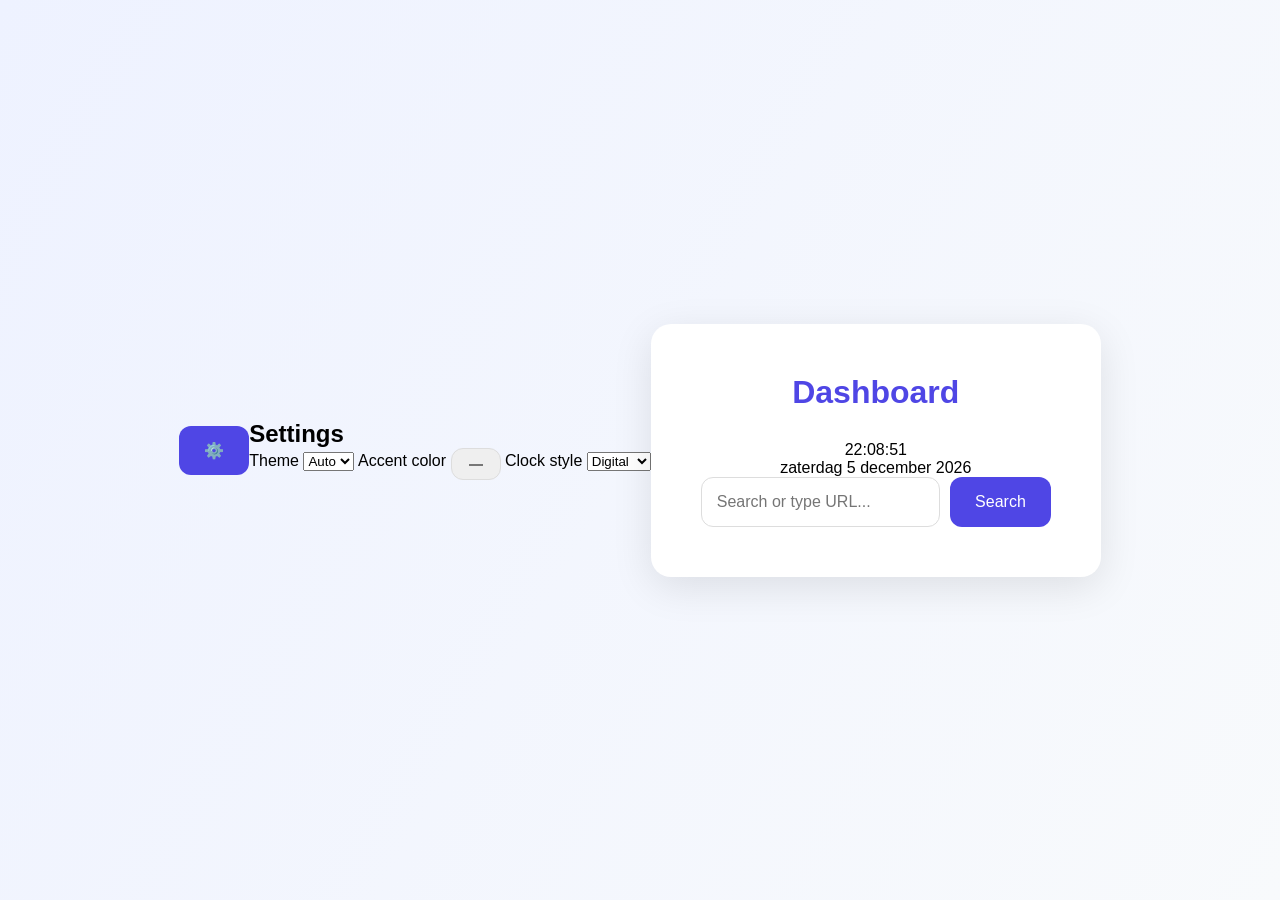
==== PreciousLittlePearls/Dasboard/index.html @ 5e712f59 "Update index.html" ====
<!DOCTYPE html>
<html lang="nl">
<head>
  <meta charset="UTF-8" />
  <title>Dashboard</title>
  <link rel="stylesheet" href="./style.css" />
</head>

<body>

<!-- Loader -->
<div id="loader">
  <div class="spinner"></div>
  <p>Loading...</p>
</div>

<!-- Settings button -->
<button id="settingsBtn">⚙️</button>

<!-- Settings panel -->
<aside id="settingsPanel">
  <h2>Settings</h2>

  <label>Theme</label>
  <select id="themeSelect">
    <option value="auto">Auto</option>
    <option value="light">Light</option>
    <option value="dark">Dark</option>
  </select>

  <label>Accent color</label>
  <input type="color" id="accentPicker" />

  <label>Clock style</label>
  <select id="clockSelect">
    <option value="digital">Digital</option>
    <option value="analog">Analog</option>
  </select>
</aside>

<!-- Main UI -->
<main class="container">

  <h1>Dashboard</h1>

  <!-- Clock -->
  <section class="clock">

    <div id="digitalClock">
      <div id="time">00:00:00</div>
      <div id="date">...</div>
    </div>

    <div id="analogClock">
      <div class="hand hour"></div>
      <div class="hand minute"></div>
      <div class="hand second"></div>
    </div>

  </section>

  <!-- Search -->
  <section class="searchBox">
    <input id="searchInput" placeholder="Search or type URL..." />
    <button id="searchBtn">Search</button>
  </section>

</main>

<script src="./js/app.js"></script>
</body>
</html>
---- PreciousLittlePearls/Dasboard/style.css ----
*{
    margin:0;
    padding:0;
    box-sizing:border-box;
    font-family: 'Segoe UI', sans-serif;
}

body{
    height:100vh;
    background: linear-gradient(120deg,#eef2ff,#f8fafc);
    display:flex;
    justify-content:center;
    align-items:center;
}

/* Dashboard card */
.container{
    background:white;
    padding:50px;
    border-radius:20px;
    box-shadow:0 10px 40px rgba(0,0,0,0.1);
    text-align:center;
    width:450px;
}

h1{
    margin-bottom:30px;
    color:#4f46e5;
}

/* Search box */
.searchBox{
    display:flex;
    gap:10px;
}

input{
    flex:1;
    padding:15px;
    border-radius:12px;
    border:1px solid #ddd;
    font-size:16px;
    outline:none;
    transition:0.3s;
}

input:focus{
    border-color:#4f46e5;
    box-shadow:0 0 10px rgba(79,70,229,0.2);
}

button{
    padding:15px 25px;
    border:none;
    background:#4f46e5;
    color:white;
    border-radius:12px;
    font-size:16px;
    cursor:pointer;
    transition:0.3s;
}

button:hover{
    background:#4338ca;
}

/* LOADING SCREEN */

#loader{
    position:fixed;
    inset:0;
    background:linear-gradient(120deg,#eef2ff,#f8fafc);
    display:none;
    flex-direction:column;
    justify-content:center;
    align-items:center;
    z-index:999;
}

.spinner{
    width:70px;
    height:70px;
    border-radius:50%;
    border:8px solid #e0e7ff;
    border-top:8px solid #4f46e5;
    animation:spin 1s linear infinite;
    margin-bottom:20px;
}

@keyframes spin{
    from{transform:rotate(0deg);}
    to{transform:rotate(360deg);}
}
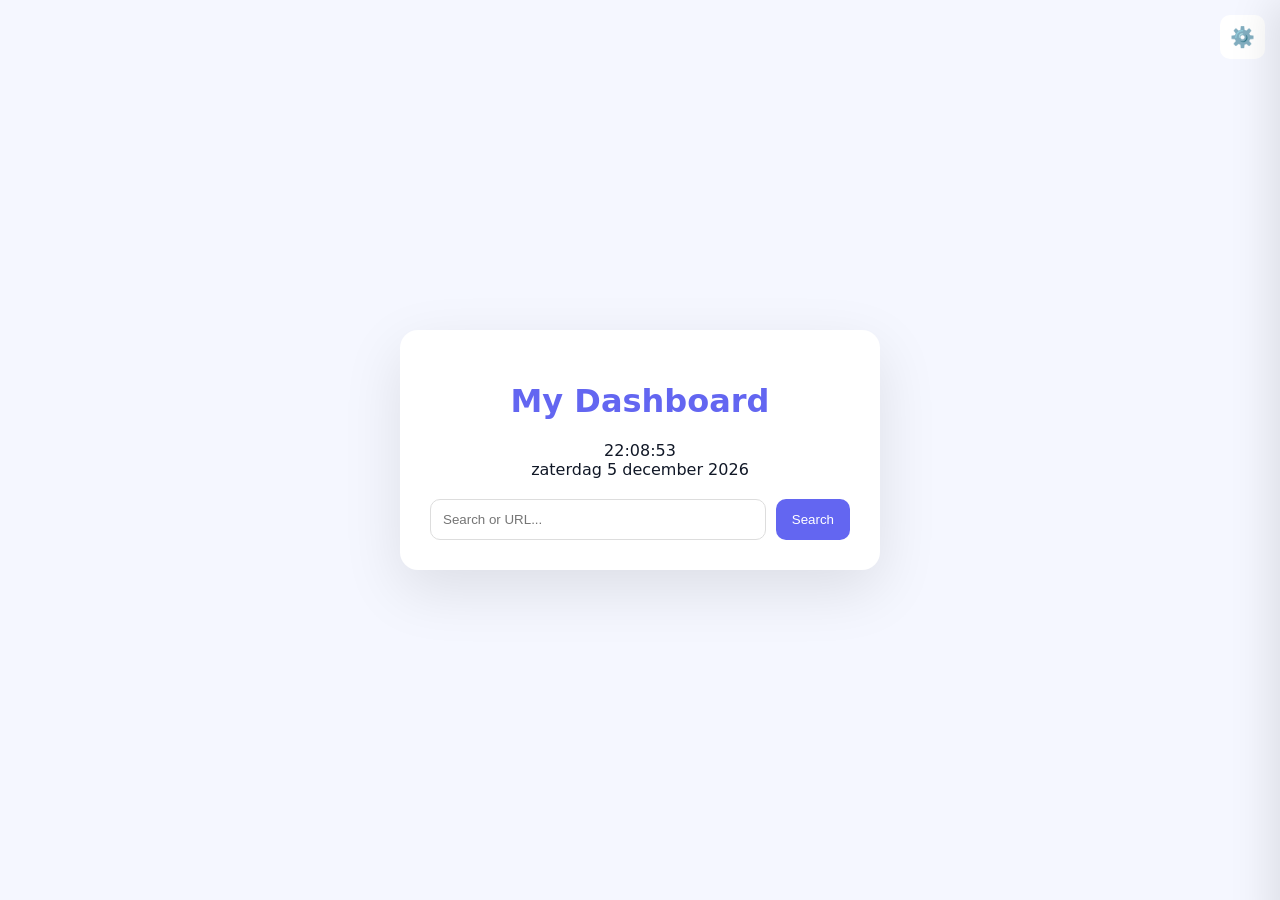
==== commit 74475554: "Update index.html" ====
--- a/PreciousLittlePearls/Dasboard/index.html
+++ b/PreciousLittlePearls/Dasboard/index.html
@@ -8,16 +8,16 @@
 
 <body>
 
-<!-- Loader -->
+<!-- LOADER -->
 <div id="loader">
   <div class="spinner"></div>
   <p>Loading...</p>
 </div>
 
-<!-- Settings button -->
+<!-- SETTINGS BUTTON -->
 <button id="settingsBtn">⚙️</button>
 
-<!-- Settings panel -->
+<!-- SETTINGS PANEL -->
 <aside id="settingsPanel">
   <h2>Settings</h2>
 
@@ -31,24 +31,24 @@
   <label>Accent color</label>
   <input type="color" id="accentPicker" />
 
-  <label>Clock style</label>
+  <label>Clock type</label>
   <select id="clockSelect">
     <option value="digital">Digital</option>
     <option value="analog">Analog</option>
   </select>
 </aside>
 
-<!-- Main UI -->
+<!-- MAIN -->
 <main class="container">
 
-  <h1>Dashboard</h1>
+  <h1>My Dashboard</h1>
 
-  <!-- Clock -->
+  <!-- CLOCK -->
   <section class="clock">
 
     <div id="digitalClock">
       <div id="time">00:00:00</div>
-      <div id="date">...</div>
+      <div id="date">Loading...</div>
     </div>
 
     <div id="analogClock">
@@ -59,11 +59,11 @@
 
   </section>
 
-  <!-- Search -->
-  <section class="searchBox">
-    <input id="searchInput" placeholder="Search or type URL..." />
+  <!-- SEARCH -->
+  <div class="searchBox">
+    <input id="searchInput" placeholder="Search or URL..." />
     <button id="searchBtn">Search</button>
-  </section>
+  </div>
 
 </main>
 
--- a/PreciousLittlePearls/Dasboard/style.css
+++ b/PreciousLittlePearls/Dasboard/style.css
@@ -1,93 +1,142 @@
-*{
-    margin:0;
-    padding:0;
-    box-sizing:border-box;
-    font-family: 'Segoe UI', sans-serif;
+:root{
+  --bg:#f5f7ff;
+  --card:#ffffff;
+  --text:#111827;
+  --accent:#6366f1;
+}
+
+body.dark{
+  --bg:#0f172a;
+  --card:#111827;
+  --text:#f8fafc;
 }
 
 body{
-    height:100vh;
-    background: linear-gradient(120deg,#eef2ff,#f8fafc);
-    display:flex;
-    justify-content:center;
-    align-items:center;
+  margin:0;
+  font-family:system-ui;
+  background:var(--bg);
+  color:var(--text);
+  display:flex;
+  justify-content:center;
+  align-items:center;
+  height:100vh;
 }
 
-/* Dashboard card */
+/* container */
 .container{
-    background:white;
-    padding:50px;
-    border-radius:20px;
-    box-shadow:0 10px 40px rgba(0,0,0,0.1);
-    text-align:center;
-    width:450px;
+  width:420px;
+  background:var(--card);
+  padding:30px;
+  border-radius:18px;
+  box-shadow:0 20px 60px rgba(0,0,0,.1);
+  text-align:center;
 }
 
+/* title */
 h1{
-    margin-bottom:30px;
-    color:#4f46e5;
+  color:var(--accent);
 }
 
-/* Search box */
+/* search */
 .searchBox{
-    display:flex;
-    gap:10px;
+  display:flex;
+  gap:10px;
+  margin-top:20px;
 }
 
 input{
-    flex:1;
-    padding:15px;
-    border-radius:12px;
-    border:1px solid #ddd;
-    font-size:16px;
-    outline:none;
-    transition:0.3s;
+  flex:1;
+  padding:12px;
+  border-radius:10px;
+  border:1px solid #ddd;
+  outline:none;
 }
 
 input:focus{
-    border-color:#4f46e5;
-    box-shadow:0 0 10px rgba(79,70,229,0.2);
+  border-color:var(--accent);
 }
 
 button{
-    padding:15px 25px;
-    border:none;
-    background:#4f46e5;
-    color:white;
-    border-radius:12px;
-    font-size:16px;
-    cursor:pointer;
-    transition:0.3s;
+  background:var(--accent);
+  border:none;
+  color:white;
+  padding:12px 16px;
+  border-radius:10px;
+  cursor:pointer;
 }
 
-button:hover{
-    background:#4338ca;
-}
-
-/* LOADING SCREEN */
-
+/* loader */
 #loader{
-    position:fixed;
-    inset:0;
-    background:linear-gradient(120deg,#eef2ff,#f8fafc);
-    display:none;
-    flex-direction:column;
-    justify-content:center;
-    align-items:center;
-    z-index:999;
+  position:fixed;
+  inset:0;
+  display:none;
+  justify-content:center;
+  align-items:center;
+  background:var(--bg);
+  flex-direction:column;
 }
 
 .spinner{
-    width:70px;
-    height:70px;
-    border-radius:50%;
-    border:8px solid #e0e7ff;
-    border-top:8px solid #4f46e5;
-    animation:spin 1s linear infinite;
-    margin-bottom:20px;
+  width:60px;
+  height:60px;
+  border:6px solid #ddd;
+  border-top:6px solid var(--accent);
+  border-radius:50%;
+  animation:spin 1s linear infinite;
 }
 
 @keyframes spin{
-    from{transform:rotate(0deg);}
-    to{transform:rotate(360deg);}
+  to{transform:rotate(360deg);}
 }
+
+/* settings */
+#settingsBtn{
+  position:fixed;
+  top:15px;
+  right:15px;
+  font-size:20px;
+  cursor:pointer;
+  background:var(--card);
+  border:none;
+  padding:10px;
+  border-radius:10px;
+}
+
+#settingsPanel{
+  position:fixed;
+  right:-300px;
+  top:0;
+  width:260px;
+  height:100%;
+  background:var(--card);
+  padding:20px;
+  transition:.3s;
+  box-shadow:-10px 0 40px rgba(0,0,0,.1);
+}
+
+#settingsPanel.open{
+  right:0;
+}
+
+/* analog clock */
+#analogClock{
+  width:140px;
+  height:140px;
+  border:6px solid var(--accent);
+  border-radius:50%;
+  margin:10px auto;
+  position:relative;
+  display:none;
+}
+
+.hand{
+  position:absolute;
+  bottom:50%;
+  left:50%;
+  transform-origin:bottom;
+  background:var(--accent);
+}
+
+.hour{width:5px;height:35px;}
+.minute{width:4px;height:50px;}
+.second{width:2px;height:60px;}
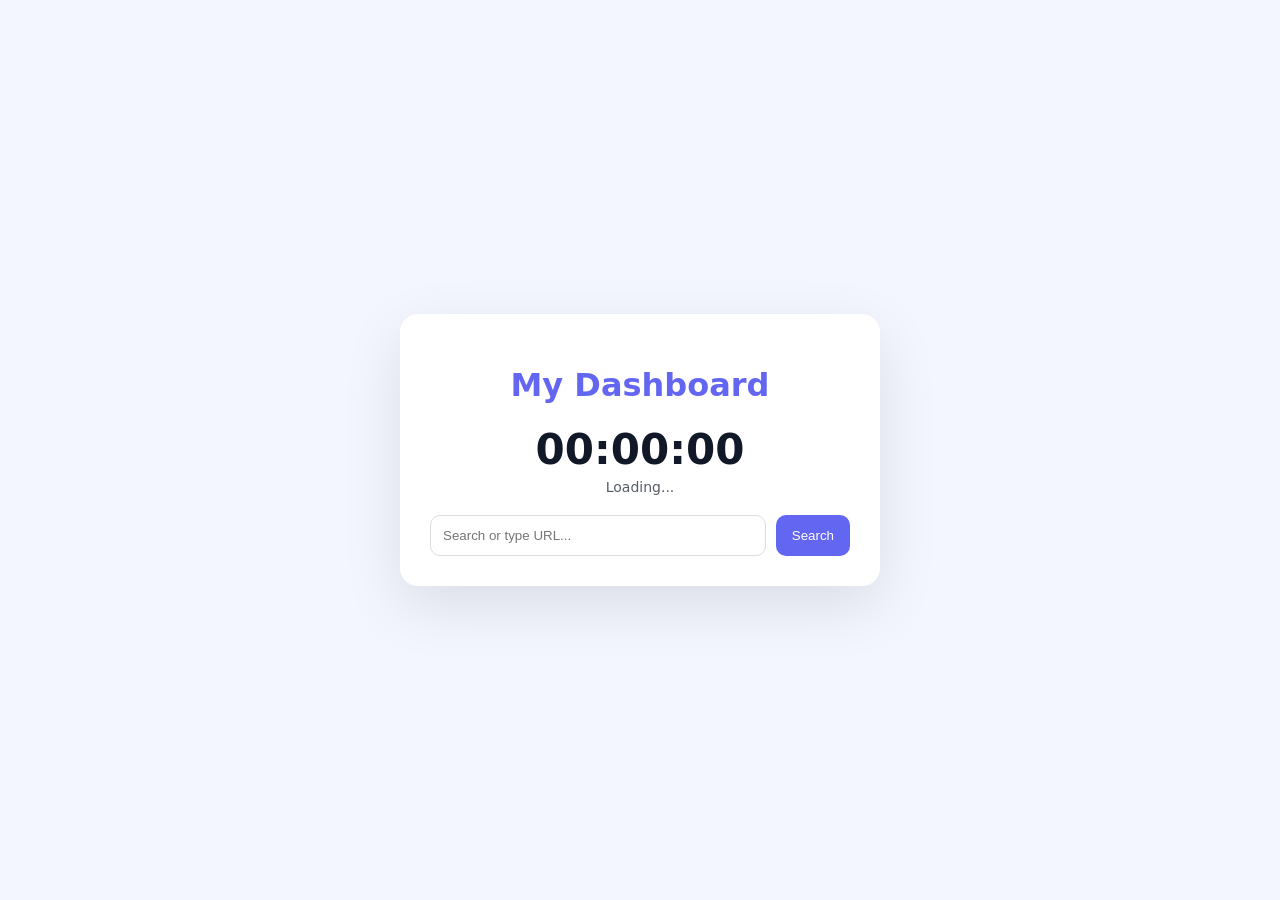
==== commit e6ac652c: "Update index.html" ====
--- a/PreciousLittlePearls/Dasboard/index.html
+++ b/PreciousLittlePearls/Dasboard/index.html
@@ -14,54 +14,20 @@
   <p>Loading...</p>
 </div>
 
-<!-- SETTINGS BUTTON -->
-<button id="settingsBtn">⚙️</button>
-
-<!-- SETTINGS PANEL -->
-<aside id="settingsPanel">
-  <h2>Settings</h2>
-
-  <label>Theme</label>
-  <select id="themeSelect">
-    <option value="auto">Auto</option>
-    <option value="light">Light</option>
-    <option value="dark">Dark</option>
-  </select>
-
-  <label>Accent color</label>
-  <input type="color" id="accentPicker" />
-
-  <label>Clock type</label>
-  <select id="clockSelect">
-    <option value="digital">Digital</option>
-    <option value="analog">Analog</option>
-  </select>
-</aside>
-
 <!-- MAIN -->
 <main class="container">
 
   <h1>My Dashboard</h1>
 
   <!-- CLOCK -->
-  <section class="clock">
-
-    <div id="digitalClock">
-      <div id="time">00:00:00</div>
-      <div id="date">Loading...</div>
-    </div>
-
-    <div id="analogClock">
-      <div class="hand hour"></div>
-      <div class="hand minute"></div>
-      <div class="hand second"></div>
-    </div>
-
-  </section>
+  <div class="clock">
+    <div id="time">00:00:00</div>
+    <div id="date">Loading...</div>
+  </div>
 
   <!-- SEARCH -->
   <div class="searchBox">
-    <input id="searchInput" placeholder="Search or URL..." />
+    <input id="searchInput" placeholder="Search or type URL..." />
     <button id="searchBtn">Search</button>
   </div>
 
--- a/PreciousLittlePearls/Dasboard/style.css
+++ b/PreciousLittlePearls/Dasboard/style.css
@@ -1,8 +1,8 @@
 :root{
-  --bg:#f5f7ff;
+  --accent:#6366f1;
+  --bg:#f4f6ff;
   --card:#ffffff;
   --text:#111827;
-  --accent:#6366f1;
 }
 
 body.dark{
@@ -72,8 +72,8 @@
   display:none;
   justify-content:center;
   align-items:center;
+  flex-direction:column;
   background:var(--bg);
-  flex-direction:column;
 }
 
 .spinner{
@@ -96,16 +96,16 @@
   right:15px;
   font-size:20px;
   cursor:pointer;
-  background:var(--card);
   border:none;
   padding:10px;
   border-radius:10px;
+  background:var(--card);
 }
 
 #settingsPanel{
   position:fixed;
+  top:0;
   right:-300px;
-  top:0;
   width:260px;
   height:100%;
   background:var(--card);
@@ -118,7 +118,23 @@
   right:0;
 }
 
-/* analog clock */
+/* clock */
+.clock{
+  margin-bottom:15px;
+}
+
+#time{
+  font-size:42px;
+  font-weight:700;
+}
+
+#date{
+  font-size:14px;
+  opacity:.7;
+  margin-top:5px;
+}
+
+/* analog */
 #analogClock{
   width:140px;
   height:140px;
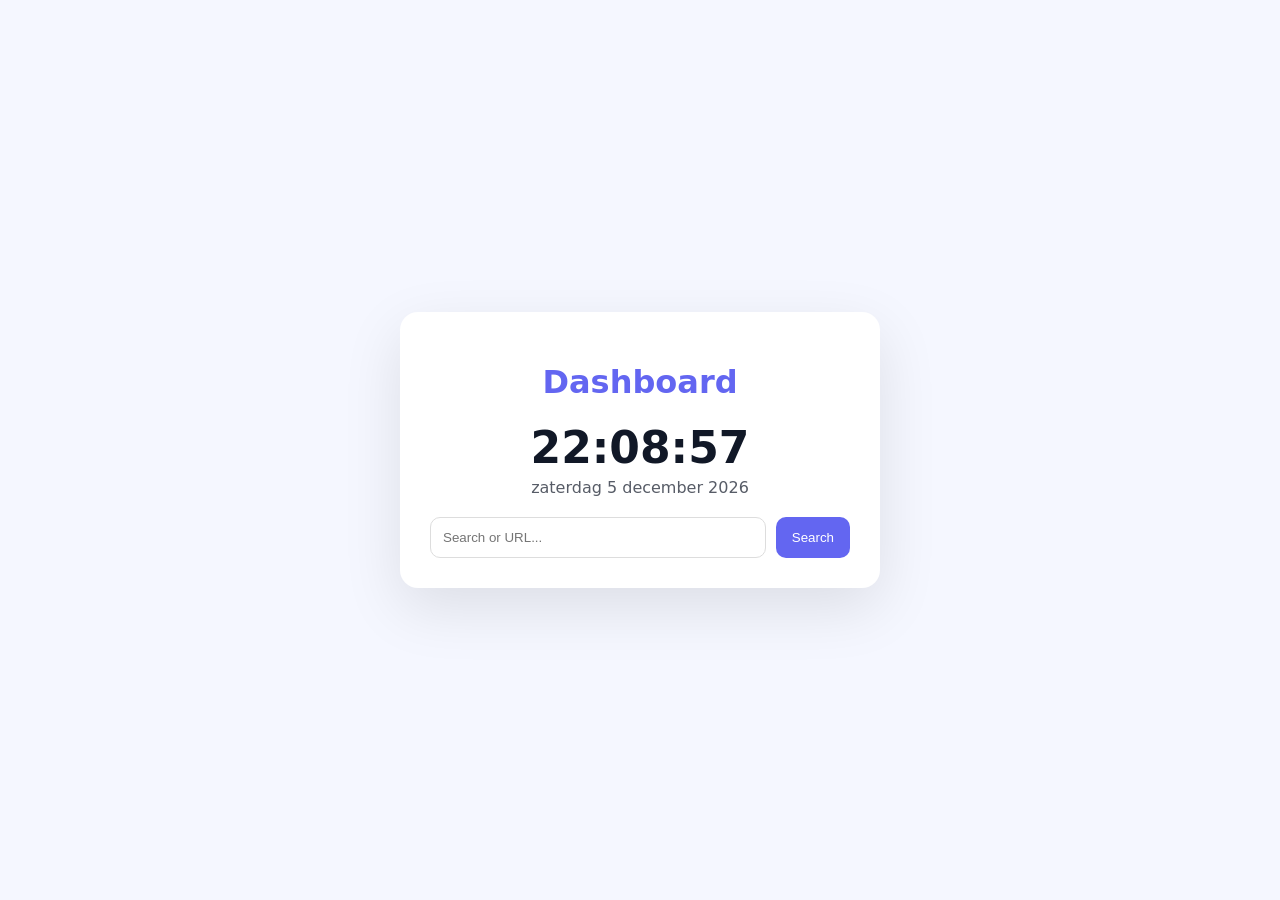
==== commit d68fd316: "Update index.html" ====
--- a/PreciousLittlePearls/Dasboard/index.html
+++ b/PreciousLittlePearls/Dasboard/index.html
@@ -8,26 +8,22 @@
 
 <body>
 
-<!-- LOADER -->
 <div id="loader">
   <div class="spinner"></div>
   <p>Loading...</p>
 </div>
 
-<!-- MAIN -->
 <main class="container">
 
-  <h1>My Dashboard</h1>
+  <h1>Dashboard</h1>
 
-  <!-- CLOCK -->
   <div class="clock">
     <div id="time">00:00:00</div>
-    <div id="date">Loading...</div>
+    <div id="date">...</div>
   </div>
 
-  <!-- SEARCH -->
   <div class="searchBox">
-    <input id="searchInput" placeholder="Search or type URL..." />
+    <input id="searchInput" placeholder="Search or URL..." />
     <button id="searchBtn">Search</button>
   </div>
 
--- a/PreciousLittlePearls/Dasboard/style.css
+++ b/PreciousLittlePearls/Dasboard/style.css
@@ -1,14 +1,8 @@
 :root{
   --accent:#6366f1;
-  --bg:#f4f6ff;
+  --bg:#f5f7ff;
   --card:#ffffff;
   --text:#111827;
-}
-
-body.dark{
-  --bg:#0f172a;
-  --card:#111827;
-  --text:#f8fafc;
 }
 
 body{
@@ -22,7 +16,6 @@
   height:100vh;
 }
 
-/* container */
 .container{
   width:420px;
   background:var(--card);
@@ -32,9 +25,19 @@
   text-align:center;
 }
 
-/* title */
 h1{
   color:var(--accent);
+}
+
+/* clock */
+#time{
+  font-size:44px;
+  font-weight:700;
+}
+
+#date{
+  opacity:.7;
+  margin-top:5px;
 }
 
 /* search */
@@ -88,71 +91,3 @@
 @keyframes spin{
   to{transform:rotate(360deg);}
 }
-
-/* settings */
-#settingsBtn{
-  position:fixed;
-  top:15px;
-  right:15px;
-  font-size:20px;
-  cursor:pointer;
-  border:none;
-  padding:10px;
-  border-radius:10px;
-  background:var(--card);
-}
-
-#settingsPanel{
-  position:fixed;
-  top:0;
-  right:-300px;
-  width:260px;
-  height:100%;
-  background:var(--card);
-  padding:20px;
-  transition:.3s;
-  box-shadow:-10px 0 40px rgba(0,0,0,.1);
-}
-
-#settingsPanel.open{
-  right:0;
-}
-
-/* clock */
-.clock{
-  margin-bottom:15px;
-}
-
-#time{
-  font-size:42px;
-  font-weight:700;
-}
-
-#date{
-  font-size:14px;
-  opacity:.7;
-  margin-top:5px;
-}
-
-/* analog */
-#analogClock{
-  width:140px;
-  height:140px;
-  border:6px solid var(--accent);
-  border-radius:50%;
-  margin:10px auto;
-  position:relative;
-  display:none;
-}
-
-.hand{
-  position:absolute;
-  bottom:50%;
-  left:50%;
-  transform-origin:bottom;
-  background:var(--accent);
-}
-
-.hour{width:5px;height:35px;}
-.minute{width:4px;height:50px;}
-.second{width:2px;height:60px;}
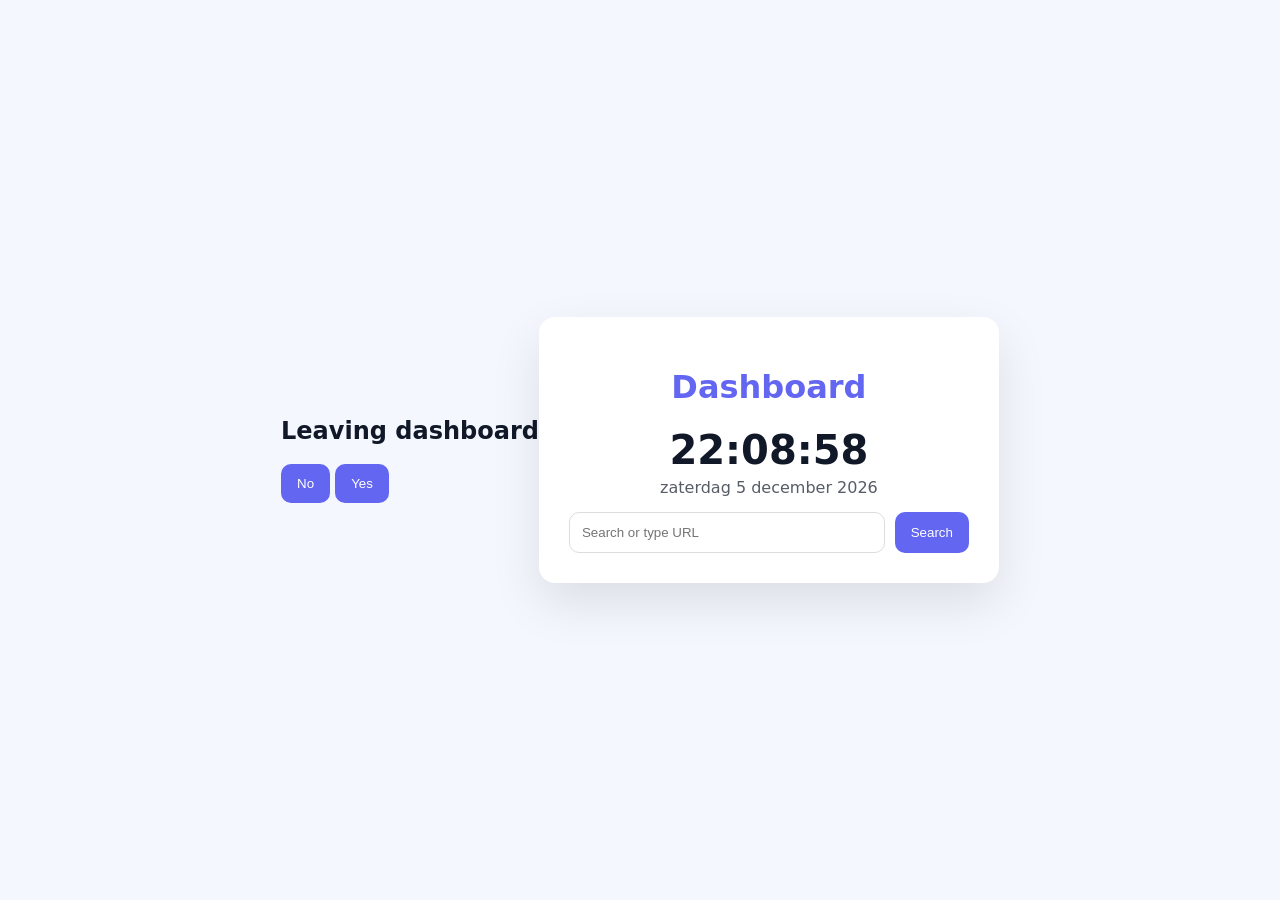
==== commit 1f18b081: "Update index.html" ====
--- a/PreciousLittlePearls/Dasboard/index.html
+++ b/PreciousLittlePearls/Dasboard/index.html
@@ -1,29 +1,44 @@
 <!DOCTYPE html>
 <html lang="nl">
 <head>
-  <meta charset="UTF-8" />
+  <meta charset="UTF-8">
   <title>Dashboard</title>
-  <link rel="stylesheet" href="./style.css" />
+  <link rel="stylesheet" href="./style.css">
 </head>
 
 <body>
 
+<!-- LOADER -->
 <div id="loader">
   <div class="spinner"></div>
   <p>Loading...</p>
 </div>
 
+<!-- CONFIRM POPUP -->
+<div id="confirmOverlay">
+  <div class="confirmBox">
+    <h2>Leaving dashboard</h2>
+    <p id="confirmText"></p>
+
+    <div class="confirmButtons">
+      <button id="confirmNo" class="no">No</button>
+      <button id="confirmYes" class="yes">Yes</button>
+    </div>
+  </div>
+</div>
+
+<!-- MAIN -->
 <main class="container">
 
   <h1>Dashboard</h1>
 
   <div class="clock">
-    <div id="time">00:00:00</div>
+    <div id="time">00:00</div>
     <div id="date">...</div>
   </div>
 
   <div class="searchBox">
-    <input id="searchInput" placeholder="Search or URL..." />
+    <input id="searchInput" placeholder="Search or type URL">
     <button id="searchBtn">Search</button>
   </div>
 
--- a/PreciousLittlePearls/Dasboard/style.css
+++ b/PreciousLittlePearls/Dasboard/style.css
@@ -1,50 +1,44 @@
-:root{
-  --accent:#6366f1;
-  --bg:#f5f7ff;
-  --card:#ffffff;
-  --text:#111827;
-}
-
 body{
   margin:0;
   font-family:system-ui;
-  background:var(--bg);
-  color:var(--text);
+  background:#f5f7ff;
   display:flex;
   justify-content:center;
   align-items:center;
   height:100vh;
+  color:#111827;
 }
 
 .container{
-  width:420px;
-  background:var(--card);
+  background:white;
   padding:30px;
-  border-radius:18px;
-  box-shadow:0 20px 60px rgba(0,0,0,.1);
+  border-radius:16px;
+  width:400px;
   text-align:center;
+  box-shadow:0 20px 50px rgba(0,0,0,0.1);
 }
 
 h1{
-  color:var(--accent);
+  color:#6366f1;
 }
 
-/* clock */
+.clock{
+  margin-bottom:15px;
+}
+
 #time{
-  font-size:44px;
-  font-weight:700;
+  font-size:40px;
+  font-weight:bold;
 }
 
 #date{
-  opacity:.7;
+  opacity:0.7;
   margin-top:5px;
 }
 
-/* search */
 .searchBox{
   display:flex;
   gap:10px;
-  margin-top:20px;
 }
 
 input{
@@ -55,20 +49,15 @@
   outline:none;
 }
 
-input:focus{
-  border-color:var(--accent);
-}
-
 button{
-  background:var(--accent);
+  background:#6366f1;
+  color:white;
   border:none;
-  color:white;
   padding:12px 16px;
   border-radius:10px;
   cursor:pointer;
 }
 
-/* loader */
 #loader{
   position:fixed;
   inset:0;
@@ -76,14 +65,14 @@
   justify-content:center;
   align-items:center;
   flex-direction:column;
-  background:var(--bg);
+  background:#f5f7ff;
 }
 
 .spinner{
-  width:60px;
-  height:60px;
-  border:6px solid #ddd;
-  border-top:6px solid var(--accent);
+  width:50px;
+  height:50px;
+  border:5px solid #ddd;
+  border-top:5px solid #6366f1;
   border-radius:50%;
   animation:spin 1s linear infinite;
 }
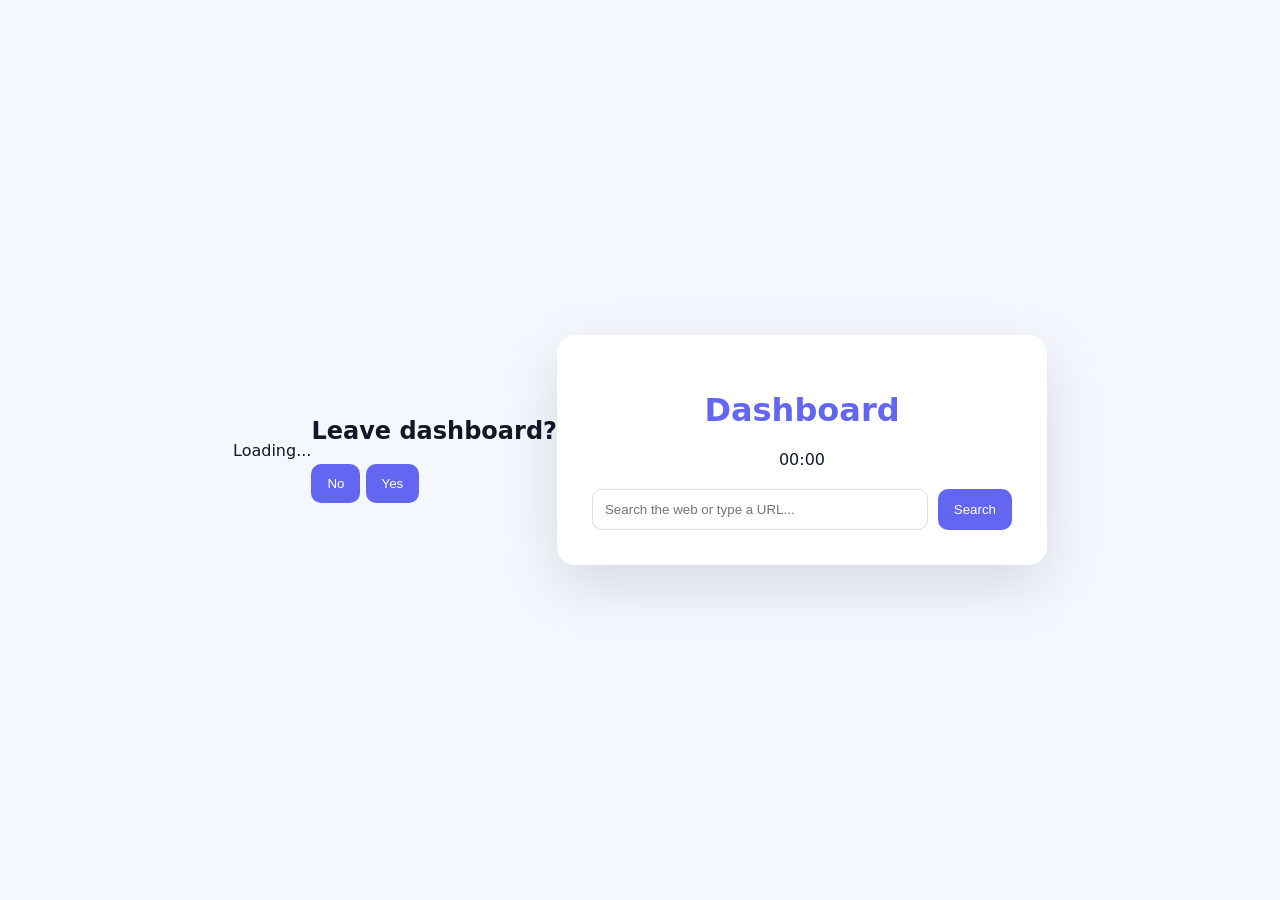
==== commit 010d2126: "Update index.html" ====
--- a/PreciousLittlePearls/Dasboard/index.html
+++ b/PreciousLittlePearls/Dasboard/index.html
@@ -1,49 +1,47 @@
 <!DOCTYPE html>
 <html lang="nl">
 <head>
-  <meta charset="UTF-8">
-  <title>Dashboard</title>
-  <link rel="stylesheet" href="./style.css">
+<meta charset="UTF-8">
+<meta name="viewport" content="width=device-width, initial-scale=1.0">
+<title>Dashboard</title>
+
+<link rel="stylesheet" href="style.css">
 </head>
 
 <body>
 
-<!-- LOADER -->
-<div id="loader">
-  <div class="spinner"></div>
-  <p>Loading...</p>
+<!-- Loading Screen -->
+<div id="loadingScreen">
+    <div class="loader"></div>
+    <p>Loading...</p>
 </div>
 
-<!-- CONFIRM POPUP -->
-<div id="confirmOverlay">
-  <div class="confirmBox">
-    <h2>Leaving dashboard</h2>
-    <p id="confirmText"></p>
-
-    <div class="confirmButtons">
-      <button id="confirmNo" class="no">No</button>
-      <button id="confirmYes" class="yes">Yes</button>
+<!-- Confirm Popup -->
+<div id="confirmPopup" class="hidden">
+    <div class="popupBox">
+        <h2>Leave dashboard?</h2>
+        <p id="popupText"></p>
+        <div class="popupButtons">
+            <button id="cancelBtn">No</button>
+            <button id="confirmBtn">Yes</button>
+        </div>
     </div>
-  </div>
 </div>
 
-<!-- MAIN -->
-<main class="container">
+<!-- Main -->
+<div class="container">
 
-  <h1>Dashboard</h1>
+    <h1 class="title">Dashboard</h1>
 
-  <div class="clock">
-    <div id="time">00:00</div>
-    <div id="date">...</div>
-  </div>
+    <div id="clock">00:00</div>
 
-  <div class="searchBox">
-    <input id="searchInput" placeholder="Search or type URL">
-    <button id="searchBtn">Search</button>
-  </div>
+    <div class="searchBox">
+        <input id="searchInput" type="text" placeholder="Search the web or type a URL...">
+        <button id="searchBtn">Search</button>
+    </div>
 
-</main>
+</div>
 
-<script src="./js/app.js"></script>
+<script src="app.js"></script>
 </body>
 </html>
--- a/PreciousLittlePearls/Dasboard/style.css
+++ b/PreciousLittlePearls/Dasboard/style.css
@@ -2,43 +2,34 @@
   margin:0;
   font-family:system-ui;
   background:#f5f7ff;
+  height:100vh;
   display:flex;
   justify-content:center;
   align-items:center;
-  height:100vh;
   color:#111827;
 }
 
+/* CARD */
 .container{
   background:white;
-  padding:30px;
-  border-radius:16px;
-  width:400px;
+  padding:35px;
+  border-radius:18px;
+  width:420px;
   text-align:center;
-  box-shadow:0 20px 50px rgba(0,0,0,0.1);
+  box-shadow:0 20px 60px rgba(0,0,0,.12);
 }
 
-h1{
-  color:#6366f1;
-}
+h1{ color:#6366f1; }
 
-.clock{
-  margin-bottom:15px;
-}
+/* CLOCK */
+#time{ font-size:42px; font-weight:bold; }
+#date{ opacity:.7; margin-top:5px; }
 
-#time{
-  font-size:40px;
-  font-weight:bold;
-}
-
-#date{
-  opacity:0.7;
-  margin-top:5px;
-}
-
+/* SEARCH */
 .searchBox{
   display:flex;
   gap:10px;
+  margin-top:20px;
 }
 
 input{
@@ -49,6 +40,8 @@
   outline:none;
 }
 
+input:focus{ border-color:#6366f1; }
+
 button{
   background:#6366f1;
   color:white;
@@ -58,6 +51,7 @@
   cursor:pointer;
 }
 
+/* LOADER */
 #loader{
   position:fixed;
   inset:0;
@@ -66,17 +60,48 @@
   align-items:center;
   flex-direction:column;
   background:#f5f7ff;
+  z-index:999;
 }
 
 .spinner{
-  width:50px;
-  height:50px;
-  border:5px solid #ddd;
-  border-top:5px solid #6366f1;
+  width:60px;
+  height:60px;
+  border:6px solid #ddd;
+  border-top:6px solid #6366f1;
   border-radius:50%;
   animation:spin 1s linear infinite;
 }
+@keyframes spin{ to{ transform:rotate(360deg);} }
 
-@keyframes spin{
-  to{transform:rotate(360deg);}
+/* POPUP */
+#confirmOverlay{
+  position:fixed;
+  inset:0;
+  background:rgba(0,0,0,.4);
+  display:none;
+  justify-content:center;
+  align-items:center;
+  z-index:1000;
 }
+
+.confirmBox{
+  background:white;
+  padding:25px;
+  border-radius:16px;
+  width:360px;
+  text-align:center;
+  box-shadow:0 20px 60px rgba(0,0,0,.2);
+}
+
+.confirmButtons{
+  display:flex;
+  gap:10px;
+  margin-top:20px;
+}
+
+.confirmButtons button{
+  flex:1;
+}
+
+.yes{ background:#22c55e; }
+.no{ background:#ef4444; }
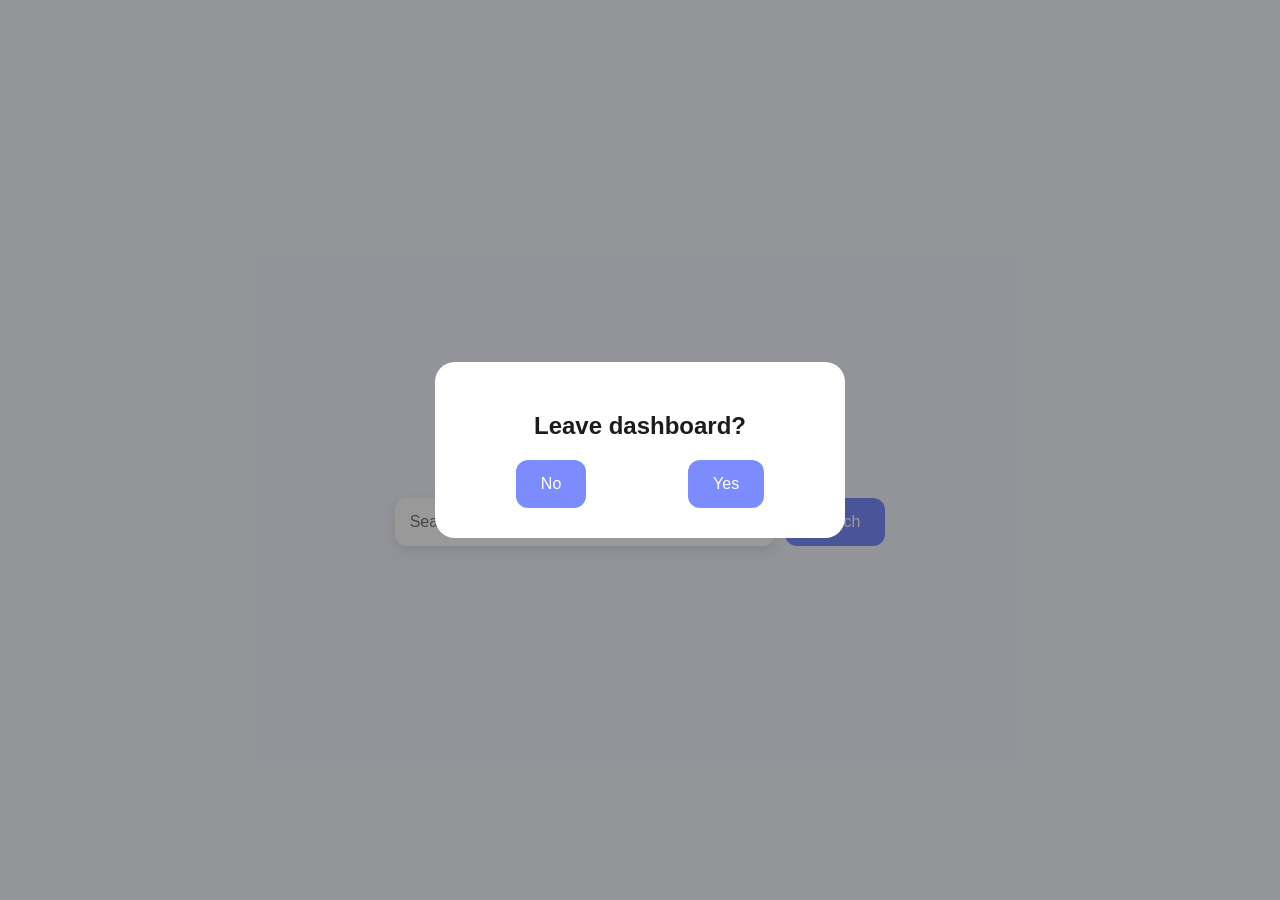
==== commit 635393b8: "Update index.html" ====
--- a/PreciousLittlePearls/Dasboard/index.html
+++ b/PreciousLittlePearls/Dasboard/index.html
@@ -42,6 +42,6 @@
 
 </div>
 
-<script src="app.js"></script>
+<script src="./app.js"></script>
 </body>
 </html>
--- a/PreciousLittlePearls/Dasboard/style.css
+++ b/PreciousLittlePearls/Dasboard/style.css
@@ -1,107 +1,122 @@
-body{
-  margin:0;
-  font-family:system-ui;
-  background:#f5f7ff;
-  height:100vh;
-  display:flex;
-  justify-content:center;
-  align-items:center;
-  color:#111827;
+:root{
+    --accent:#7c8cff;
+    --bg:#f5f7ff;
+    --text:#1c1c1c;
 }
 
-/* CARD */
-.container{
-  background:white;
-  padding:35px;
-  border-radius:18px;
-  width:420px;
-  text-align:center;
-  box-shadow:0 20px 60px rgba(0,0,0,.12);
+body{
+    margin:0;
+    font-family:Segoe UI, sans-serif;
+    background:var(--bg);
+    color:var(--text);
+    display:flex;
+    justify-content:center;
+    align-items:center;
+    height:100vh;
 }
 
-h1{ color:#6366f1; }
+.container{
+    text-align:center;
+}
 
-/* CLOCK */
-#time{ font-size:42px; font-weight:bold; }
-#date{ opacity:.7; margin-top:5px; }
+.title{
+    font-size:42px;
+    margin-bottom:10px;
+}
 
-/* SEARCH */
+#clock{
+    font-size:24px;
+    margin-bottom:30px;
+    opacity:.7;
+}
+
+/* Search */
 .searchBox{
-  display:flex;
-  gap:10px;
-  margin-top:20px;
+    display:flex;
+    gap:10px;
 }
 
 input{
-  flex:1;
-  padding:12px;
-  border-radius:10px;
-  border:1px solid #ddd;
-  outline:none;
+    padding:15px;
+    width:350px;
+    border:none;
+    border-radius:12px;
+    font-size:16px;
+    box-shadow:0 5px 15px rgba(0,0,0,.1);
 }
 
-input:focus{ border-color:#6366f1; }
-
 button{
-  background:#6366f1;
-  color:white;
-  border:none;
-  padding:12px 16px;
-  border-radius:10px;
-  cursor:pointer;
+    padding:15px 25px;
+    border:none;
+    border-radius:12px;
+    background:var(--accent);
+    color:white;
+    font-size:16px;
+    cursor:pointer;
+    transition:.2s;
 }
 
-/* LOADER */
-#loader{
-  position:fixed;
-  inset:0;
-  display:none;
-  justify-content:center;
-  align-items:center;
-  flex-direction:column;
-  background:#f5f7ff;
-  z-index:999;
+button:hover{
+    transform:scale(1.05);
 }
 
-.spinner{
-  width:60px;
-  height:60px;
-  border:6px solid #ddd;
-  border-top:6px solid #6366f1;
-  border-radius:50%;
-  animation:spin 1s linear infinite;
-}
-@keyframes spin{ to{ transform:rotate(360deg);} }
-
-/* POPUP */
-#confirmOverlay{
-  position:fixed;
-  inset:0;
-  background:rgba(0,0,0,.4);
-  display:none;
-  justify-content:center;
-  align-items:center;
-  z-index:1000;
+/* Loading screen */
+#loadingScreen{
+    position:fixed;
+    inset:0;
+    background:white;
+    display:flex;
+    flex-direction:column;
+    justify-content:center;
+    align-items:center;
+    z-index:999;
+    opacity:0;
+    pointer-events:none;
+    transition:.4s;
 }
 
-.confirmBox{
-  background:white;
-  padding:25px;
-  border-radius:16px;
-  width:360px;
-  text-align:center;
-  box-shadow:0 20px 60px rgba(0,0,0,.2);
+#loadingScreen.show{
+    opacity:1;
+    pointer-events:all;
 }
 
-.confirmButtons{
-  display:flex;
-  gap:10px;
-  margin-top:20px;
+.loader{
+    width:60px;
+    height:60px;
+    border:6px solid #eee;
+    border-top:6px solid var(--accent);
+    border-radius:50%;
+    animation:spin 1s linear infinite;
+    margin-bottom:10px;
 }
 
-.confirmButtons button{
-  flex:1;
+@keyframes spin{
+    to{transform:rotate(360deg);}
 }
 
-.yes{ background:#22c55e; }
-.no{ background:#ef4444; }
+/* Popup */
+.hidden{ display:none; }
+
+#confirmPopup{
+    position:fixed;
+    inset:0;
+    background:rgba(0,0,0,.4);
+    display:flex;
+    justify-content:center;
+    align-items:center;
+    z-index:1000;
+}
+
+.popupBox{
+    background:white;
+    padding:30px;
+    border-radius:20px;
+    text-align:center;
+    width:350px;
+}
+
+.popupButtons{
+    margin-top:20px;
+    display:flex;
+    justify-content:space-around;
+}
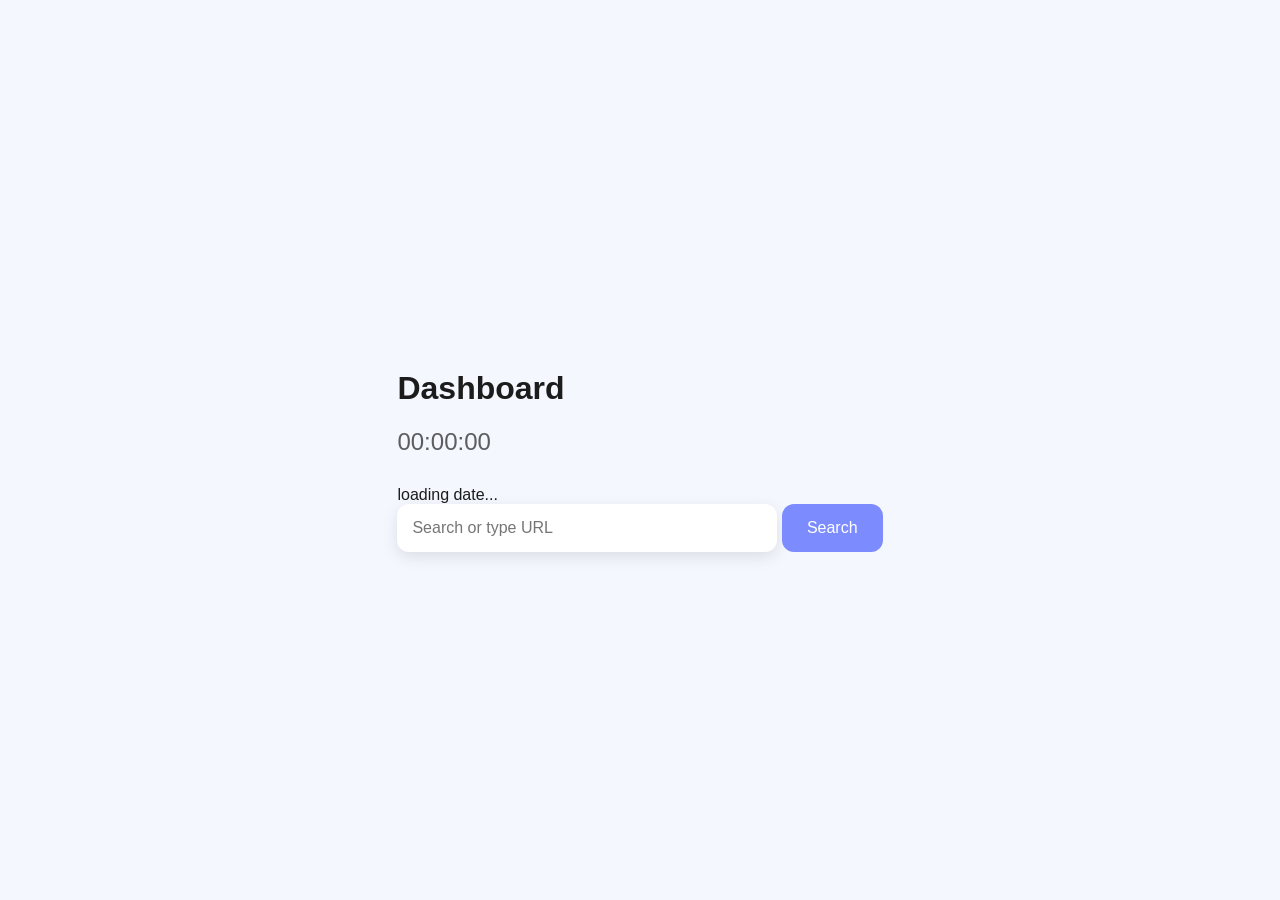
==== commit 3efec0e8: "Update index.html" ====
--- a/PreciousLittlePearls/Dasboard/index.html
+++ b/PreciousLittlePearls/Dasboard/index.html
@@ -1,45 +1,42 @@
 <!DOCTYPE html>
 <html lang="nl">
 <head>
-<meta charset="UTF-8">
-<meta name="viewport" content="width=device-width, initial-scale=1.0">
-<title>Dashboard</title>
-
-<link rel="stylesheet" href="style.css">
+    <meta charset="UTF-8">
+    <title>Dashboard</title>
+    <link rel="stylesheet" href="./style.css">
 </head>
 
 <body>
 
 <!-- Loading Screen -->
-<div id="loadingScreen">
-    <div class="loader"></div>
+<div id="loader" class="loader hidden">
+    <div class="spinner"></div>
     <p>Loading...</p>
 </div>
 
-<!-- Confirm Popup -->
-<div id="confirmPopup" class="hidden">
-    <div class="popupBox">
-        <h2>Leave dashboard?</h2>
+<!-- URL Confirm Popup -->
+<div id="popup" class="popup hidden">
+    <div class="popup-box">
+        <h2>Leaving dashboard</h2>
         <p id="popupText"></p>
-        <div class="popupButtons">
-            <button id="cancelBtn">No</button>
-            <button id="confirmBtn">Yes</button>
+        <div class="popup-buttons">
+            <button id="noBtn">No</button>
+            <button id="yesBtn">Yes</button>
         </div>
     </div>
 </div>
 
-<!-- Main -->
-<div class="container">
+<!-- Main Card -->
+<div class="card">
+    <h1>Dashboard</h1>
+    
+    <div id="clock" class="clock">00:00:00</div>
+    <div id="date" class="date">loading date...</div>
 
-    <h1 class="title">Dashboard</h1>
-
-    <div id="clock">00:00</div>
-
-    <div class="searchBox">
-        <input id="searchInput" type="text" placeholder="Search the web or type a URL...">
+    <div class="search-box">
+        <input id="searchInput" placeholder="Search or type URL">
         <button id="searchBtn">Search</button>
     </div>
-
 </div>
 
 <script src="./app.js"></script>
